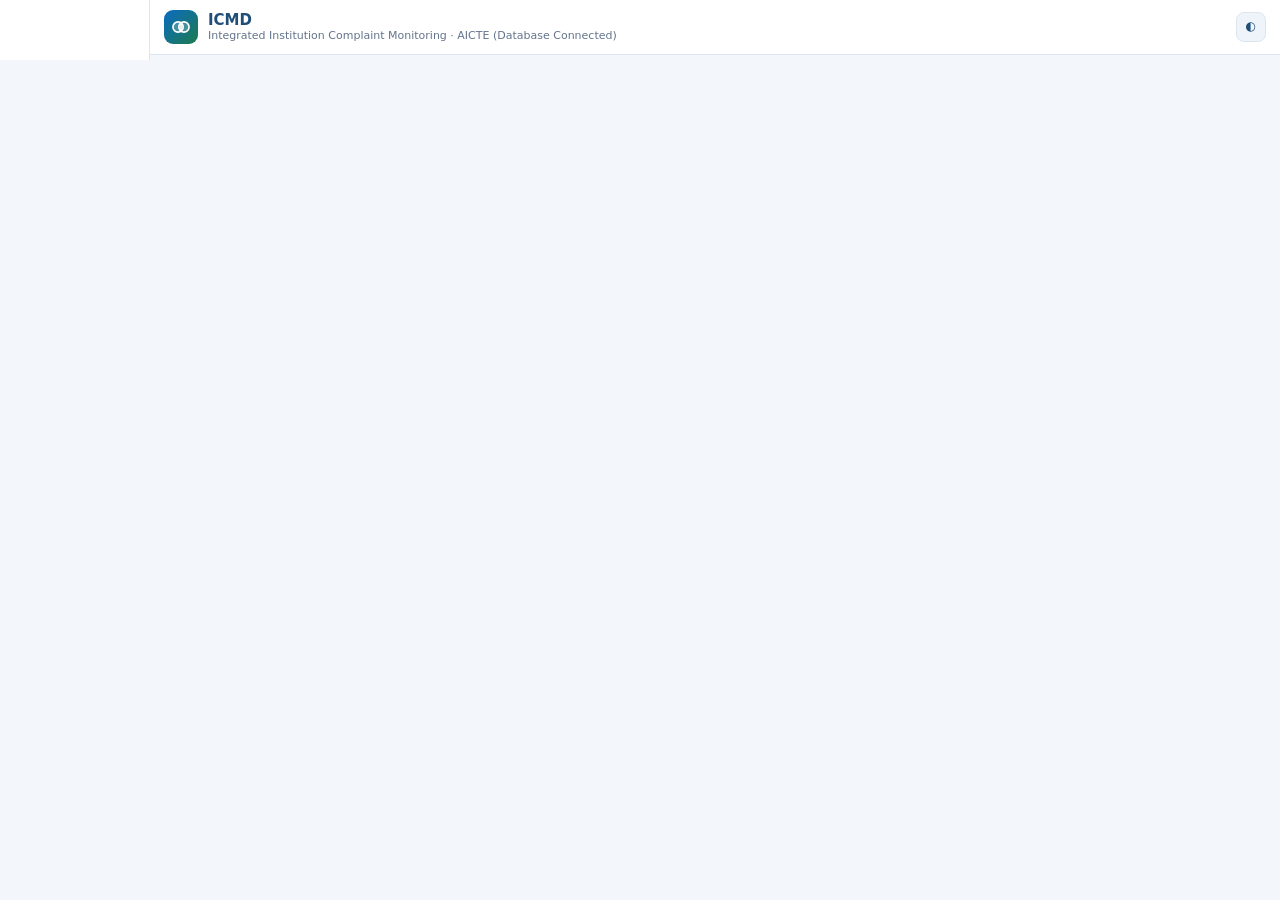
==== index.html @ cfc25229 "Add root index.html with static fallback for GitHub Pages hosting" ====
<!DOCTYPE html>
<html lang="en"><head><meta charset="utf-8"><title>ICMD – AICTE Complaint Monitoring Dashboard</title>
<meta name="viewport" content="width=device-width, initial-scale=1, viewport-fit=cover">
<style>
:root{--bg:#f3f6fa;--cd:#fff;--tx:#1f2937;--mu:#64748b;--bd:#dde6ee;--pri:#1f4e79;--pr2:#0b6bc1;--ok:#1e7b4f;--wn:#e8752a;--bad:#c0392b;--sf:#eef4fa;color-scheme:light;box-sizing:border-box;padding-top:env(safe-area-inset-top,0px);padding-bottom:env(safe-area-inset-bottom,0px)}
@media (prefers-color-scheme:dark){:root:not([data-theme="light"]){--bg:#0f1720;--cd:#18222e;--tx:#e5e7eb;--mu:#94a3b8;--bd:#2a3846;--pri:#7fb2e5;--pr2:#4aa3f0;--ok:#4cc38a;--wn:#f29a5c;--bad:#ef7b6d;--sf:#1d2936;color-scheme:dark}}
:root[data-theme="dark"]{--bg:#0f1720;--cd:#18222e;--tx:#e5e7eb;--mu:#94a3b8;--bd:#2a3846;--pri:#7fb2e5;--pr2:#4aa3f0;--ok:#4cc38a;--wn:#f29a5c;--bad:#ef7b6d;--sf:#1d2936;color-scheme:dark}
html{scroll-padding-top:env(safe-area-inset-top,0px)}
*{box-sizing:border-box}body{margin:0;background:var(--bg);color:var(--tx);font:14px/1.45 system-ui,-apple-system,Segoe UI,Roboto,sans-serif}
body::before{content:"";position:fixed;inset:0 0 auto;height:env(safe-area-inset-top,0px);background:var(--cd);z-index:30}
header{position:sticky;top:env(safe-area-inset-top,0px);z-index:20;background:var(--cd);border-bottom:1px solid var(--bd);display:flex;align-items:center;gap:10px;padding:10px 14px}
header h1{font-size:15px;margin:0;color:var(--pri);flex:1;line-height:1.2}header small{display:block;color:var(--mu);font-weight:400;font-size:11px}
button,select,input,textarea{font:inherit;color:var(--tx)}
.btn{background:var(--pr2);color:#fff;border:0;border-radius:8px;padding:8px 12px;cursor:pointer;font-weight:600}.btn.g{background:var(--sf);color:var(--pri);border:1px solid var(--bd)}.btn.s{padding:5px 9px;font-size:12px}.btn.o{background:var(--wn)}
nav{position:fixed;bottom:0;left:0;right:0;z-index:20;background:var(--cd);border-top:1px solid var(--bd);display:flex;padding-bottom:env(safe-area-inset-bottom,0px)}
nav button{flex:1;background:none;border:0;padding:8px 2px;font-size:11px;color:var(--mu);cursor:pointer;position:relative}nav button b{display:block;font-size:17px}nav button.on{color:var(--pr2);font-weight:700}
.dot{position:absolute;top:3px;right:18%;background:var(--bad);color:#fff;border-radius:9px;font-size:10px;padding:0 5px}
main{padding:12px 12px 80px;max-width:1200px;margin:auto}
.grid{display:grid;gap:10px}.k{grid-template-columns:repeat(2,1fr)}.two{grid-template-columns:1fr}
.card{background:var(--cd);border:1px solid var(--bd);border-radius:12px;padding:12px}.card h3{margin:0 0 8px;font-size:14px;color:var(--pri)}
.kpi{cursor:pointer;border-left:4px solid var(--pr2)}.kpi b{display:block;font-size:24px}.kpi span{color:var(--mu);font-size:12px}
.bar{display:flex;align-items:center;gap:8px;margin:6px 0;font-size:12px}.bar i{display:block;height:10px;border-radius:5px;background:var(--pr2)}.bar div{flex:1;background:var(--sf);border-radius:5px}.bar em{width:90px;font-style:normal}
.chip{display:inline-block;border-radius:10px;padding:1px 8px;font-size:11px;font-weight:600;background:var(--sf);color:var(--pri)}
.Pending{background:#fdecc8;color:#8a5a00}.Under{background:#dbeafe;color:#1e40af}.Disposed{background:#d6f1e3;color:#166534}.Transferred{background:#ede9fe;color:#5b21b6}.Escalated{background:#fde2e0;color:#991b1b}.Overdue{background:var(--bad);color:#fff}
.f{display:grid;grid-template-columns:1fr 1fr;gap:8px;margin-bottom:10px}.f input,.f select,.fm input,.fm select,.fm textarea{width:100%;padding:8px;border:1px solid var(--bd);border-radius:8px;background:var(--cd)}.f .w{grid-column:1/-1}
.case{cursor:pointer;margin-bottom:8px}.case:hover{border-color:var(--pr2)}.row{display:flex;justify-content:space-between;gap:8px;align-items:center;flex-wrap:wrap}.mu{color:var(--mu);font-size:12px}
table{width:100%;border-collapse:collapse;font-size:13px}th,td{text-align:left;padding:7px 6px;border-bottom:1px solid var(--bd)}th{color:var(--mu);font-size:12px}
.ov{border:1px solid var(--wn);background:color-mix(in srgb,var(--wn) 10%,var(--cd));border-radius:12px;padding:12px;margin-bottom:10px}.ov strong{color:var(--wn)}
.al{display:flex;gap:10px;padding:10px;border-bottom:1px solid var(--bd);cursor:pointer}.al b{font-size:18px}
.mod{position:fixed;inset:0;z-index:40;background:rgba(0,0,0,.5);display:flex;align-items:flex-end;justify-content:center}.sheet{background:var(--bg);width:100%;max-height:92%;overflow:auto;border-radius:16px 16px 0 0;padding:14px;padding-bottom:calc(14px + env(safe-area-inset-bottom,0px))}
.tl{border-left:2px solid var(--bd);margin-left:6px;padding-left:12px}.tl div{margin-bottom:10px;position:relative}.tl div::before{content:"";position:absolute;left:-18px;top:4px;width:10px;height:10px;border-radius:5px;background:var(--pr2)}
.tabs{display:flex;gap:6px;overflow-x:auto;margin-bottom:10px}.tabs .btn{white-space:nowrap}.wrap{overflow-x:auto}
#toast{position:fixed;left:50%;transform:translateX(-50%);bottom:calc(80px + env(safe-area-inset-bottom,0px));background:#111827;color:#fff;padding:9px 14px;border-radius:10px;z-index:60;display:none;max-width:90%}
.sug{padding:7px;border:1px solid var(--bd);border-radius:8px;margin-top:4px;cursor:pointer;background:var(--cd)}
@media(min-width:900px){nav{top:0;bottom:auto;right:auto;width:150px;flex-direction:column;padding-top:60px;border-top:0;border-right:1px solid var(--bd)}nav button{padding:12px;text-align:left;font-size:13px}nav button b{display:inline;margin-right:8px}.dot{right:10px;top:12px}main{margin-left:160px;padding-bottom:30px;max-width:none}header{padding-left:164px}.k{grid-template-columns:repeat(6,1fr)}.two{grid-template-columns:1fr 1fr}.f{grid-template-columns:repeat(4,1fr)}.f .w{grid-column:span 2}.mod{align-items:center}.sheet{max-width:640px;border-radius:16px}}
.lgp{position:fixed;inset:0;z-index:50;background:var(--cd);display:flex;flex-direction:column;overflow-y:auto;overflow-x:hidden}
.lgl{padding:20px 20px 14px;background:linear-gradient(160deg,color-mix(in srgb,var(--pr2) 16%,var(--bg)),color-mix(in srgb,var(--ok) 12%,var(--bg)));flex-shrink:0}
.lbr{display:flex;align-items:center;gap:12px}.lgo{width:46px;height:46px;border-radius:12px;background:linear-gradient(135deg,var(--pr2),var(--ok));display:grid;place-items:center;flex:none}.lbr h2{margin:0;font-size:26px}.lsub{color:var(--mu);margin:6px 0 10px 58px;font-size:14px}
.hl,.sihc{display:none}.lgr{padding:20px;flex:1;display:flex;flex-direction:column;justify-content:flex-start;overflow-y:auto}.lin{max-width:560px;width:100%;margin:0 auto}
.lin h2{margin:0 0 4px;font-size:26px;font-weight:800;color:var(--pri);display:block}
.lc{display:flex;align-items:center;gap:14px;padding:13px;border:1px solid var(--bd);border-radius:14px;background:var(--cd);margin-top:12px;cursor:pointer}.lc:hover{border-color:var(--ok)}.lc small{display:block;color:var(--mu)}.lt{width:44px;height:44px;border-radius:12px;display:grid;place-items:center;flex:none}.ar{margin-left:auto;color:var(--mu);display:flex}
.dv{display:flex;align-items:center;gap:10px;color:var(--mu);font-size:12px;margin:18px 0 4px}.dv::before,.dv::after{content:"";flex:1;height:1px;background:var(--bd)}
.lin label{display:block;font-weight:600;margin:12px 0 6px}.lin input{width:100%;padding:13px;border:1px solid var(--bd);border-radius:10px;background:var(--bg);font-size:15px}.pw{position:relative}.pw button{position:absolute;right:8px;top:50%;transform:translateY(-50%);background:none;border:0;cursor:pointer;color:var(--mu);padding:6px;display:flex}
.lin .go{width:100%;margin-top:18px;padding:13px;background:var(--ok);display:flex;justify-content:center;align-items:center;gap:8px;font-size:15px}
@media(min-width:900px){.lgp{flex-direction:row;overflow:hidden}.lgl{width:40%;max-width:480px;padding:44px 40px;display:flex;flex-direction:column;overflow-y:auto;flex-shrink:0}.lsub{margin-bottom:0}.hl{display:block;margin-top:60px}.hl h3{font-size:20px;margin:0 0 12px}.hl ul{padding:0;margin:0}.hl li{display:flex;gap:12px;margin:12px 0;font-size:15px;list-style:none}.hl li::before{content:"";flex:none;width:8px;height:8px;border-radius:50%;background:var(--ok);margin-top:7px}.sihc{display:block;margin-top:auto;border:1px solid var(--bd);border-radius:14px;padding:14px;background:color-mix(in srgb,var(--cd) 70%,transparent);color:var(--mu);font-size:12px}.lgr{width:60%;display:flex;flex-direction:column;justify-content:flex-start;overflow-y:auto;padding:36px 40px}.lin{margin:auto auto}}
</style></head><body>
<header><span class="lgo" style="width:34px;height:34px;border-radius:9px"><svg width="22" height="22" viewBox="0 0 24 24" fill="none" stroke="#fff" stroke-width="1.8"><circle cx="8.8" cy="12" r="5.6" fill="#fff" fill-opacity=".22"/><circle cx="15.2" cy="12" r="5.6" fill="#fff" fill-opacity=".22"/><path d="M12 8.9v6.2" stroke-linecap="round"/></svg></span><h1>ICMD <small>Integrated Institution Complaint Monitoring · AICTE (Database Connected)</small></h1><span id="us" class="mu" style="text-align:right;font-size:11px;line-height:1.25"></span><button class="btn g s" data-a="theme">◐</button><button class="btn" data-a="new" style="display:none">+ New</button><button class="btn g s" data-a="out" style="display:none">Logout</button></header>
<nav id="nav"></nav><main id="app"></main><div id="toast"></div><div id="md"></div>
<script>
// --- ICMD Full-Stack Client - Fully Wired to FastAPI Backend & Database ---
const D=864e5,NOW=new Date();NOW.setHours(12,0,0,0);const $=s=>document.querySelector(s);
const esc=s=>String(s||"").replace(/[&<>"]/g,c=>({"&":"&amp;","<":"&lt;",">":"&gt;",'"':"&quot;"}[c]));
const fd=t=>new Date(t).toLocaleDateString("en-IN",{day:"2-digit",month:"short",year:"numeric"});
const BU=["RB","PGRC","Approval Bureau","Quality Cell"],CATS=["Fee irregularity","Faculty shortage","Infrastructure deficit","Admission malpractice","Approval lapse","Student harassment"],ST=["Pending","Under Process","Disposed","Transferred","Escalated"],SLA=30;

// --- Seed Data Fallback (Enables instant 1-click GitHub Pages static hosting) ---
const I_SEED=[["1-4602131","Government College of Engineering, Pune","Pune","West"],["1-5521904","Sri Venkateswara Institute of Technology","Tirupati","South"],["1-3310877","Eastern Institute of Management & Technology","Kolkata","East"],["1-2204561","National Polytechnic Institute","Lucknow","North"],["1-6670142","Central India College of Pharmacy","Bhopal","Central"],["1-7781230","Coastal Institute of Engineering","Kochi","South"],["1-1198340","Northern Technical University","Chandigarh","North"],["1-8842019","Sahyadri School of Architecture","Nashik","West"]].map(a=>({id:a[0],name:a[1],city:a[2],region:a[3]}));
const R_SEED=[[0,0,"PGRC","Under Process",18,4,"R. Deshmukh","Fee records requested","Review reply"],[0,0,"RB","Pending",9,9,"S. Iyer","Case registered","Issue show-cause"],[1,1,"RB","Under Process",41,6,"A. Menon","Show-cause issued","Hearing"],[1,2,"Approval Bureau","Pending",12,12,"K. Rao","Inspection planned","Site visit"],[2,3,"PGRC","Escalated",36,3,"P. Sen","Escalated to Dean","Decision"],[2,4,"RB","Under Process",24,5,"M. Das","Document check","Verify affiliation"],[3,5,"PGRC","Under Process",15,2,"N. Verma","Statement taken","Committee review"],[3,1,"Quality Cell","Pending",8,8,"T. Singh","Registered","Assign officer"],[4,0,"RB","Disposed",50,10,"V. Joshi","Warning issued","Closed"],[4,3,"PGRC","Transferred",22,7,"L. Khan","Moved to RB","RB to examine"],[4,3,"RB","Under Process",20,6,"V. Joshi","Received from PGRC","Notice"],[5,2,"Approval Bureau","Pending",33,20,"J. Thomas","Awaiting inspection","Inspection"],[5,0,"PGRC","Under Process",11,3,"D. Nair","Reply sought","Verify"],[6,1,"RB","Disposed",60,15,"H. Kaur","Compliance accepted","Closed"],[6,4,"PGRC","Pending",5,5,"G. Malik","Registered","Assign"],[7,2,"RB","Under Process",27,4,"C. Patil","Inspection report","Order"],[7,5,"PGRC","Pending",3,3,"R. Deshmukh","Registered","Assign"],[2,0,"Quality Cell","Under Process",19,3,"B. Roy","Audit started","Findings"],[1,1,"PGRC","Disposed",45,12,"A. Rao","Resolved","Closed"],[3,2,"RB","Transferred",14,6,"S. Iyer","Sent to Approval Bureau","Approval Bureau action"]];
let I=I_SEED;
let ALL=R_SEED.map((r,i)=>{const rc=NOW-r[4]*D,la=NOW-r[5]*D;return{id:"CMP-2026-"+String(101+i).padStart(4,"0"),inst_id:I[r[0]].id,name:I[r[0]].name,city:I[r[0]].city,region:I[r[0]].region,cat:CATS[r[1]],bu:r[2],st:r[3],rc,la,off:r[6],last:r[7],next:r[8],due:rc+SLA*D,linked:null}});
let C=ALL,OVERLAPS=[],U=null;
// Session restore from browser storage
try { const saved = localStorage.getItem("aicte_icmd_user"); if(saved) U=JSON.parse(saved); } catch(e){}

const ACC=[{e:"rb@aicte.gov.in",n:"A. Menon",r:"RB Officer",k:"rb",bu:"RB"},{e:"pgrc@aicte.gov.in",n:"R. Deshmukh",r:"PGRC Officer",k:"pg",bu:"PGRC"},{e:"approval@aicte.gov.in",n:"K. Rao",r:"Other Bureau/Cell Officer (Approval Bureau)",k:"ab",bu:"Approval Bureau"},{e:"south@aicte.gov.in",n:"J. Thomas",r:"Regional Office – South",k:"ro",rg:"South"},{e:"chairman@aicte.gov.in",n:"Dr. S. Kumar",r:"Senior Management / Competent Authority (view only)",k:"mg"}];

const canAct=c=>U.k==="ad"||(U.k==="ro"&&c.region===U.rg)||(!!U.bu&&c.bu===U.bu);
let S={v:"dash",f:{q:"",bu:"",rg:"",cat:"",st:"",a:"",b:""},rep:"Bureau",sel:null,ai:"all"};
const open=c=>c.st!=="Disposed",age=c=>Math.floor((NOW-c.rc)/D),over=c=>open(c)&&NOW>c.due,soon=c=>open(c)&&!over(c)&&c.due-NOW<=7*D;
const sc=c=>c.st==="Under Process"?"Under":c.st;

function toast(t){const e=$("#toast");e.textContent=t;e.style.display="block";clearTimeout(toast.t);toast.t=setTimeout(()=>e.style.display="none",2600)}

// --- API Syncing Functions (Real Database Persistence) ---
async function syncFromBackend() {
  try {
    const [instRes, casesRes, ovRes] = await Promise.all([
      fetch('/api/institutions').then(r=>r.json()),
      fetch('/api/cases').then(r=>r.json()),
      fetch('/api/overlaps').then(r=>r.json())
    ]);

    I = instRes.map(x => ({ id: x.aicte_id, name: x.name, city: x.city, region: x.region }));
    
    ALL = casesRes.map(r => ({
      id: r.id,
      inst_id: r.institution_id,
      name: r.institution_name,
      city: r.city,
      region: r.region,
      cat: r.category,
      bu: r.bureau,
      st: r.status,
      rc: r.received_at,
      la: r.last_action_at,
      off: r.officer,
      last: r.last_action,
      next: r.next_action,
      due: r.due_at,
      linked: r.linked_lead
    }));

    OVERLAPS = ovRes;
    C = (U && U.rg) ? ALL.filter(c => c.region === U.rg) : ALL;
    render();
  } catch(err) {
    console.error("Backend sync error:", err);
  }
}

function overlaps(){
  const o = [];
  I.forEach((n, idx) => {
    const cs = C.filter(c => c.inst_id === n.id && open(c));
    const bs = [...new Set(cs.map(c => c.bu))];
    if(bs.length > 1) {
      const same = CATS.some(k => cs.filter(c => c.cat === k).length > 1);
      o.push({ i: idx, cs, bs, lv: same ? "High" : "Medium", linked: cs.every(c => c.linked) });
    }
  });
  return o;
}

function filt(){
  const f=S.f, q=f.q.toLowerCase();
  return C.filter(c => {
    return (!q || (c.name + c.inst_id + c.id).toLowerCase().includes(q))
      && (!f.bu || c.bu === f.bu)
      && (!f.rg || c.region === f.rg)
      && (!f.cat || c.cat === f.cat)
      && (!f.st || (f.st === "Overdue" ? over(c) : f.st === "Open" ? open(c) : c.st === f.st))
      && (!f.a || c.rc >= new Date(f.a).getTime())
      && (!f.b || c.rc <= new Date(f.b).getTime() + D);
  }).sort((a,b) => b.rc - a.rc);
}

function alerts(){
  const a=[];
  overlaps().forEach(o=>a.push({k:"Overlap",ic:"⚠",t:`Potential Overlapping Cases – ${I[o.i].name}`,s:`Handled by ${o.bs.join(" & ")}. Coordination required.`,go:["ov"]}));
  C.forEach(c=>{
    if(over(c)) a.push({k:"SLA",ic:"⏰",t:`${c.id} is ${age(c)-SLA} days beyond timeline`,s:`${c.name} · ${c.bu}`,go:["c",c.id]});
    else if(soon(c)) a.push({k:"Reminder",ic:"🔔",t:`${c.id} due in ${Math.ceil((c.due-NOW)/D)} days`,s:`${c.name} · ${c.bu}`,go:["c",c.id]});
    if(c.st==="Escalated") a.push({k:"Escalation",ic:"⬆",t:`${c.id} escalated`,s:`${c.name} · ${c.bu}`,go:["c",c.id]});
  });
  return a;
}

const stat=c=>`<span class="chip ${sc(c)}">${c.st}</span>`;
function kp(l,n,f,col){return`<div class="card kpi" data-a="kpi" data-v="${f}" style="border-left-color:${col}"><b>${n}</b><span>${l}</span></div>`}
function bars(rows,max,col){return rows.map(r=>`<div class="bar"><em>${esc(r[0])}</em><div><i style="width:${max?r[1]/max*100:0}%;background:${col||"var(--pr2)"}"></i></div><b>${r[1]}</b></div>`).join("")}

function vDash(){
  const t=C.length,pe=C.filter(c=>c.st==="Pending").length,up=C.filter(c=>c.st==="Under Process").length,di=C.filter(c=>c.st==="Disposed").length,tr=C.filter(c=>c.st==="Transferred").length,ov=C.filter(over).length,ol=overlaps().filter(o=>!o.linked);
  const col=["#e0a020","#0b6bc1","#1e7b4f","#7c3aed","#c0392b"],cn=ST.map(s=>C.filter(c=>c.st===s).length);let a=0;const cg=cn.map((n,i)=>{const s=a;a+=n/t*100;return`${col[i]} ${s}% ${a}%`}).join(",");
  const bw=BU.map(b=>[b,C.filter(c=>c.bu===b&&open(c)).length]),iw=I.map((n)=>[n.name.split(" ").slice(0,2).join(" "),C.filter(c=>c.inst_id===n.id&&open(c)).length]).sort((a,b)=>b[1]-a[1]).slice(0,5);
  return`${ol.length?`<div class="ov"><strong>⚠ Potential Overlapping Cases – Coordination Required</strong><div class="mu">${ol.length} institution(s) are being handled by more than one Bureau/Cell in database.</div><button class="btn o s" data-a="go" data-v="ov" style="margin-top:6px">Review overlaps</button></div>`:""}
  <div class="grid k">${kp("Total received",t,"","#1f4e79")+kp("Pending",pe,"Pending","#e0a020")+kp("Under process",up,"Under Process","#0b6bc1")+kp("Disposed",di,"Disposed","#1e7b4f")+kp("Transferred",tr,"Transferred","#7c3aed")+kp("Beyond timeline",ov,"Overdue","#c0392b")}</div>
  <div class="grid two" style="margin-top:10px"><div class="card"><h3>Status distribution</h3><div class="row" style="justify-content:flex-start;gap:16px"><div style="width:110px;height:110px;border-radius:50%;background:conic-gradient(${cg});flex:none;-webkit-mask:radial-gradient(circle 32px,transparent 98%,#000);mask:radial-gradient(circle 32px,transparent 98%,#000)"></div><div>${ST.map((s,i)=>`<div class="mu"><span style="color:${col[i]}">●</span> ${s}: <b>${cn[i]}</b></div>`).join("")}<div class="mu">Disposal rate: <b>${Math.round(di/t*100)}%</b></div></div></div></div>
  <div class="card"><h3>Bureau/Cell workload (open cases)</h3>${bars(bw,Math.max(...bw.map(x=>x[1])))}</div>
  <div class="card"><h3>Institution-wise open cases</h3>${bars(iw,Math.max(...iw.map(x=>x[1])),"var(--wn)")}</div>
  <div class="card"><h3>Latest alerts</h3>${alerts().slice(0,4).map(al=>`<div class="al" data-a="al" data-v="${al.go.join("|")}"><b>${al.ic}</b><div>${esc(al.t)}<div class="mu">${esc(al.s)}</div></div></div>`).join("")}<button class="btn g s" data-a="go" data-v="al" style="margin-top:8px">All alerts</button></div></div>`;
}

function vCases(){
  const f=S.f,L=filt(),o=(a,k)=>a.map(x=>`<option ${f[k]===x?"selected":""}>${x}</option>`).join("");
  return`<div class="f"><input class="w" id="q" placeholder="Search institution, AICTE ID or case ID" value="${esc(f.q)}"><select data-f="bu"><option value="">All Bureaus/Cells</option>${o(BU,"bu")}</select><select data-f="rg"><option value="">All regions</option>${o(["North","South","East","West","Central"],"rg")}</select><select data-f="cat"><option value="">All categories</option>${o(CATS,"cat")}</select><select data-f="st"><option value="">All statuses</option>${o(["Open",...ST,"Overdue"],"st")}</select><input type="date" data-f="a" value="${f.a}" aria-label="From"><input type="date" data-f="b" value="${f.b}" aria-label="To"></div>
  <div class="row mu" style="margin-bottom:8px"><span>${L.length} of ${C.length} cases (Saved in PostgreSQL/SQLite)</span><button class="btn g s" data-a="clr">Clear filters</button></div>
  ${L.map(c=>`<div class="card case" data-a="case" data-v="${c.id}"><div class="row"><b>${c.id}</b><span>${stat(c)}${over(c)?' <span class="chip Overdue">Overdue</span>':""}</span></div><div>${esc(c.name)}</div><div class="mu">${c.cat} · ${c.bu} · ${esc(c.off)}</div><div class="mu">Received ${fd(c.rc)} · Due ${fd(c.due)} · Next: ${esc(c.next)}</div></div>`).join("")||'<div class="card mu">No cases match these filters.</div>'}`;
}

function vInst(){
  return`<div class="grid two">${I.map((n,i)=>{const cs=C.filter(c=>c.inst_id===n.id),op=cs.filter(open),bs=[...new Set(op.map(c=>c.bu))];return`<div class="card case" data-a="inst" data-v="${i}"><div class="row"><b>${esc(n.name)}</b>${bs.length>1?'<span class="chip Escalated">Overlap</span>':""}</div><div class="mu">AICTE ID ${n.id} · ${n.city} · ${n.region}</div><div style="margin-top:6px">${cs.length} cases · ${op.length} open${bs.length?" · "+bs.join(", "):""}</div></div>`}).join("")}</div>`;
}

function vOver(){
  const O=overlaps();
  return(O.length?O.map(o=>`<div class="ov"><strong>⚠ Potential Overlapping Cases – Coordination Required</strong><div><b>${esc(I[o.i].name)}</b> <span class="chip">${o.lv} match</span></div><div class="mu">${o.lv==="High"?"Same complaint category handled by different Bureaus/Cells.":"Different complaints on the same institution handled by different Bureaus/Cells."}</div>${o.cs.map(c=>`<div class="row" style="padding:5px 0;border-top:1px solid var(--bd)"><span><a href="#" data-a="case" data-v="${c.id}">${c.id}</a> · ${c.bu} · ${c.cat}</span>${stat(c)}</div>`).join("")}${o.linked?`<div class="chip Disposed" style="margin-top:6px">Linked & coordinated${o.cs[0].linked?" · lead: "+o.cs[0].linked:""}</div>`:`<div class="row" style="margin-top:8px"><select id="lead${o.i}">${o.bs.map(b=>`<option>${b}</option>`).join("")}</select><button class="btn s" data-a="link" data-v="${o.i}">Link cases & set lead</button></div>`}</div>`).join(""):'<div class="card mu">No overlapping cases detected.</div>');
}

function vAl(){
  const A=alerts(),ks=["all","Overlap","SLA","Reminder","Escalation"],L=A.filter(a=>S.ai==="all"||a.k===S.ai);
  return`<div class="tabs">${ks.map(k=>`<button class="btn ${S.ai===k?"":"g"} s" data-a="ai" data-v="${k}">${k==="all"?"All":k} (${k==="all"?A.length:A.filter(a=>a.k===k).length})</button>`).join("")}</div><div class="card" style="padding:0">${L.map(a=>`<div class="al" data-a="al" data-v="${a.go.join("|")}"><b>${a.ic}</b><div>${esc(a.t)}<div class="mu">${esc(a.s)}</div></div></div>`).join("")||'<div class="mu" style="padding:12px">No alerts.</div>'}</div>`;
}

function repRows(){
  const k=S.rep,g={Bureau:c=>c.bu,Region:c=>c.region,Institution:c=>c.name,Status:c=>c.st,Category:c=>c.cat,Month:c=>new Date(c.rc).toLocaleDateString("en-IN",{month:"short",year:"numeric"})}[k],m={};
  C.forEach(c=>{const x=g(c);(m[x]=m[x]||[]).push(c)});
  return Object.entries(m).map(([n,cs])=>[n,cs.length,cs.filter(open).length,cs.filter(c=>!open(c)).length,cs.filter(over).length,Math.round(cs.filter(c=>!open(c)).length/cs.length*100)+"%"]);
}

function vRep(){
  const R=repRows(),op=C.filter(open),ab=[["0–15 days",op.filter(c=>age(c)<=15).length],["16–30 days",op.filter(c=>age(c)>15&&age(c)<=30).length],["31–60 days",op.filter(c=>age(c)>30&&age(c)<=60).length],["60+ days",op.filter(c=>age(c)>60).length]];
  return`<div class="tabs">${["Bureau","Region","Institution","Status","Category","Month"].map(k=>`<button class="btn ${S.rep===k?"":"g"} s" data-a="rep" data-v="${k}">${k}-wise</button>`).join("")}</div><div class="card wrap"><div class="row"><h3>${S.rep}-wise report (Database Aggregated)</h3><button class="btn g s" data-a="csv">Copy CSV</button></div><table><tr><th>${S.rep}</th><th>Total</th><th>Open</th><th>Disposed</th><th>Overdue</th><th>Disposal rate</th></tr>${R.map(r=>`<tr>${r.map((x,i)=>`<td>${i?x:esc(x)}</td>`).join("")}</tr>`).join("")}</table></div>
  <div class="grid two" style="margin-top:10px"><div class="card"><h3>Pending case ageing</h3>${bars(ab,Math.max(1,...ab.map(x=>x[1])),"var(--wn)")}</div><div class="card"><h3>Overlapping / duplicate cases</h3><div style="font-size:24px;font-weight:700">${overlaps().length}</div><div class="mu">institutions with cases in multiple Bureaus/Cells</div></div></div>`;
}

const V={dash:vDash,cases:vCases,inst:vInst,ov:vOver,al:vAl,rep:vRep},NV=[["dash","▦","Home"],["cases","☰","Cases"],["inst","🏛","Institutions"],["ov","⚠","Overlaps"],["rep","▤","Reports"],["al","🔔","Alerts"]];
const SV=(d,c,w)=>`<svg width="${w||22}" height="${w||22}" viewBox="0 0 24 24" fill="none" stroke="${c}" stroke-width="2" stroke-linecap="round" stroke-linejoin="round">${d}</svg>`;
const IP={scale:'<path d="M12 3v18M5 7h14M5 7l-3 7a3.5 3.5 0 0 0 6 0L5 7zm14 0l-3 7a3.5 3.5 0 0 0 6 0l-3-7zM8 21h8"/>',clip:'<rect x="6" y="4" width="12" height="17" rx="2"/><path d="M9 4h6v3H9zM9 14l2 2 4-4"/>',cog:'<circle cx="12" cy="12" r="3"/><path d="M12 2v3M12 19v3M2 12h3M19 12h3M4.9 4.9L7 7M17 17l2.1 2.1M4.9 19.1L7 17M17 7l2.1-2.1"/>',pin:'<path d="M12 21s7-6.2 7-11a7 7 0 0 0-14 0c0 4.8 7 11 7 11z"/><circle cx="12" cy="10" r="2.5"/>',bld:'<path d="M3 21h18M5 21V9l7-5 7 5v12M9 21v-6h6v6"/>',arr:'<path d="M5 12h14M13 6l6 6-6 6"/>',eye:'<path d="M2 12s4-7 10-7 10 7 10 7-4 7-10 7S2 12 2 12z"/><circle cx="12" cy="12" r="3"/>',inn:'<path d="M15 3h4a2 2 0 0 1 2 2v14a2 2 0 0 1-2 2h-4M10 17l5-5-5-5M15 12H3"/>'};
const LG=w=>`<svg width="${w}" height="${w}" viewBox="0 0 24 24" fill="none" stroke="#fff" stroke-width="1.8"><circle cx="8.8" cy="12" r="5.6" fill="#fff" fill-opacity=".22"/><circle cx="15.2" cy="12" r="5.6" fill="#fff" fill-opacity=".22"/><path d="M12 8.9v6.2" stroke-linecap="round"/></svg>`;
const RI={rb:["scale","#1e7b4f"],pg:["clip","#0b6bc1"],ab:["cog","#7c3aed"],ro:["pin","#e8752a"],mg:["bld","#0f766e"]};

function login(){
  $("#nav").innerHTML="";$("#us").innerHTML="";document.querySelectorAll("[data-a=new],[data-a=out]").forEach(b=>b.style.display="none");
  $("#app").innerHTML=`<div class="lgp"><div class="lgl"><div class="lbr"><span class="lgo">${LG(30)}</span><h2>ICMD</h2></div><div class="lsub">Integrated Institution Complaint Monitoring Dashboard</div>
  <div class="hl"><h3>Platform Highlights</h3><ul><li>Single-window view backed by PostgreSQL / FastAPI</li><li>Automated cross-bureau overlap detection</li><li>Role-based access (RBAC) & tamper-evident audit history</li><li>Statutory Citizen Charter SLA countdown & reminders</li><li>Multi-device responsive: interactive on phone and laptop</li></ul></div>
  <div class="sihc">SIH2026 – Problem Statement 26264<br>Integrated Dashboard for Monitoring and Tracking Institution-Related Complaint Cases Across AICTE Bureaus/Cells</div></div>
  <div class="lgr"><div class="lin"><div style="display:flex;align-items:center;gap:10px;margin-bottom:6px"><span style="width:4px;height:26px;border-radius:2px;background:var(--ok)"></span><h2 style="margin:0;font-size:26px;font-weight:800;color:var(--pri)">Sign in to ICMD</h2><span class="chip" style="background:#eff6ff;color:var(--pr2);font-weight:800">Official Portal</span></div><div class="mu" style="font-size:14px;margin-bottom:14px">Select an official account or enter credentials (authenticated securely via backend API)</div>
  ${ACC.map((u,i)=>{const r=RI[u.k];return`<div class="lc" data-a="demo" data-v="${i}"><span class="lt" style="background:color-mix(in srgb,${r[1]} 16%,var(--cd))">${SV(IP[r[0]],r[1])}</span><span><b>${u.r}</b><small>${u.e}</small></span><span class="ar">${SV(IP.arr,"currentColor",18)}</span></div>`}).join("")}
  <div class="dv">or enter credentials</div><label for="le">Official Email Address</label><input id="le" type="email" placeholder="name@aicte.gov.in" autocomplete="username"><label for="lp">Password</label><div class="pw"><input id="lp" type="password" placeholder="Password" autocomplete="current-password"><button data-a="eye" aria-label="Show password">${SV(IP.eye,"currentColor",20)}</button></div>
  <button class="btn go" data-a="lg">${SV(IP.inn,"#fff",18)} Sign In</button><div class="mu" style="text-align:center;margin-top:14px;font-size:12px">Access is limited to authorized AICTE officials (@aicte.gov.in). Default password: icmd@123</div></div></div></div>`;
}

function render(){
  if(!U) return login();
  C = U.rg ? ALL.filter(c => c.region === U.rg) : ALL;
  $("#us").innerHTML=`<b>${esc(U.n)}</b><br>${esc(U.r)}`;
  document.querySelector("[data-a=out]").style.display="";
  document.querySelector("[data-a=new]").style.display=U.k==="mg"?"none":"";
  $("#nav").innerHTML=NV.map(n=>`<button class="${S.v===n[0]?"on":""}" data-a="go" data-v="${n[0]}"><b>${n[1]}</b>${n[2]}${n[0]==="ov"&&overlaps().filter(o=>!o.linked).length?`<span class="dot">${overlaps().filter(o=>!o.linked).length}</span>`:""}</button>`).join("");
  $("#app").innerHTML=V[S.v]();
}

function modal(h){$("#md").innerHTML=h?`<div class="mod" data-a="x"><div class="sheet" data-in="1">${h}</div></div>`:""}

async function detail(id){
  try {
    const c = await fetch(`/api/cases/${id}`).then(r=>r.json());
    const rel = c.related_cross_bureau || [];
    modal(`<div class="row"><h3 style="margin:0;color:var(--pri)">${c.id}</h3><button class="btn g s" data-a="x">Close</button></div>
    <div><b>${esc(c.institution_name)}</b></div>
    <div class="mu">AICTE ID ${c.institution_id} · ${c.city}, ${c.region}</div>
    <div style="margin:8px 0">${stat({st: c.status})}${c.is_overdue?' <span class="chip Overdue">Beyond timeline</span>':""} <span class="chip">${c.bureau}</span> <span class="chip">${c.category}</span></div>
    <div class="mu">Officer: ${esc(c.officer)} · Received ${fd(c.received_at)} · Expected disposal ${fd(c.due_at)}</div>
    <div class="mu">Last action: ${esc(c.last_action)} (${fd(c.last_action_at)}) · Next: ${esc(c.next_action)}</div>
    ${rel.length?`<div class="ov" style="margin-top:8px"><strong>⚠ Potential Overlapping Cases – Coordination Required</strong>${rel.map(r=>`<div class="mu">${r.id} with ${r.bureau} (${r.category})</div>`).join("")}</div>`:""}
    ${c.is_open && (canAct(c)||U.k==="mg")?`<div class="fm grid" style="margin:10px 0"><input id="rm" placeholder="Add remark / direction (Saved to Database)"><div class="row"><button class="btn s" data-a="rem" data-v="${id}">Add remark</button>${canAct(c)?`<select id="tb">${BU.filter(b=>b!==c.bureau).map(b=>`<option>${b}</option>`).join("")}</select><button class="btn g s" data-a="tr" data-v="${id}">Transfer</button>`:""}<button class="btn g s" data-a="esc" data-v="${id}">Escalate</button>${canAct(c)?`<button class="btn s" style="background:var(--ok)" data-a="dis" data-v="${id}">Dispose</button>`:""}</div></div>`:c.is_open?`<div class="mu" style="margin:8px 0">View only: this case is handled by ${c.bureau}. Use overlap linking to coordinate.</div>`:""}
    <h3>Workflow & action history (Database Audit Trail)</h3>
    <div class="tl">${(c.history||[]).map(e=>`<div><b>${esc(e.action_text)}</b><div class="mu">${esc(e.by_user)} · ${new Date(e.timestamp).toLocaleString("en-IN",{day:"2-digit",month:"short",hour:"2-digit",minute:"2-digit"})}</div></div>`).join("")}</div>`);
  } catch(e) {
    console.error(e);
    toast("Failed to load case detail from server");
  }
}

function instD(i){
  const n=I[i], cs=C.filter(c=>c.inst_id===n.id).sort((a,b)=>b.rc-a.rc);
  modal(`<div class="row"><h3 style="margin:0;color:var(--pri)">Institution profile</h3><button class="btn g s" data-a="x">Close</button></div><b>${esc(n.name)}</b><div class="mu">AICTE Permanent ID ${n.id} · ${n.city} · ${n.region} region</div><h3 style="margin-top:10px">Consolidated complaint history (${cs.length})</h3>${cs.map(c=>`<div class="card case" data-a="case" data-v="${c.id}"><div class="row"><b>${c.id}</b>${stat(c)}</div><div class="mu">${c.cat} · ${c.bu} · ${fd(c.rc)}</div></div>`).join("")}`);
}

function sim(a,b){
  const t=s=>new Set(s.toLowerCase().replace(/[^a-z0-9 ]/g," ").split(/\s+/).filter(w=>w.length>2&&!["the","and","college","institute","govt","government"].includes(w)));
  const A=t(a),B=t(b);if(!A.size||!B.size)return 0;let n=0;
  A.forEach(w=>{if([...B].some(x=>x===w||x.startsWith(w)||w.startsWith(x)))n++});
  return n/Math.max(A.size,1);
}

function newF(){
  modal(`<div class="row"><h3 style="margin:0;color:var(--pri)">Register new complaint (Saves to DB)</h3><button class="btn g s" data-a="x">Close</button></div>
  <div class="fm grid" style="margin-top:8px">
    <input id="ni" placeholder="Institution name or AICTE ID (fuzzy match)" autocomplete="off">
    <div id="sg"></div>
    <select id="nc">${CATS.map(c=>`<option>${c}</option>`).join("")}</select>
    <select id="nb">${BU.map(b=>`<option ${U.bu===b?"selected":""}>${b}</option>`).join("")}</select>
    <textarea id="nd" rows="3" placeholder="Describe the complaint particulars"></textarea>
    <button class="btn" data-a="sub">Submit & check overlaps</button>
  </div>`);
}

function csv(){
  const r=[["Group","Total","Open","Disposed","Overdue","Disposal rate"],...repRows()].map(x=>x.map(v=>`"${v}"`).join(",")).join("\n");
  try{navigator.clipboard.writeText(r).then(()=>toast("CSV copied to clipboard"),()=>toast("Copy blocked by browser"))}catch(e){toast("Copy not available here")}
}

function go(v){S.v=v;modal("");render();scrollTo(0,0)}

let pick=null;
document.addEventListener("click", async e => {
  const t=e.target.closest("[data-a]");
  if(!t)return;
  const a=t.dataset.a, v=t.dataset.v;
  if(a==="x"){if(e.target.closest("[data-in]")&&t.classList.contains("mod"))return;modal("");return}
  if(t.tagName==="A")e.preventDefault();

  if(a==="out"){
    U=null;
    localStorage.removeItem("aicte_icmd_user");
    S.v="dash";modal("");render();toast("Signed out");
  } else if(a==="demo"){
    const u=ACC[+v];
    $("#le").value=u.e;
    $("#lp").value="icmd@123";
  } else if(a==="eye"){
    const q=$("#lp");q.type=q.type==="password"?"text":"password";
  } else if(a==="lg"){
    const em=$("#le").value.trim().toLowerCase();
    const pw=$("#lp").value;
    try {
      const res = await fetch('/api/auth/login', {
        method: 'POST',
        headers: {'Content-Type': 'application/json'},
        body: JSON.stringify({ email: em, password: pw })
      });
      if (res.ok) {
        const data = await res.json();
        U = {
          e: data.user.email,
          n: data.user.name,
          r: data.user.role,
          k: data.user.role_key,
          bu: data.user.bureau,
          rg: data.user.region
        };
        localStorage.setItem("aicte_icmd_user", JSON.stringify(U));
        S.v="dash";
        await syncFromBackend();
        toast("Authenticated securely via Backend API");
        return;
      }
    } catch(err) {
      // Offline / GitHub Pages static fallback
    }

    // Static fallback (for GitHub Pages hosting)
    const u = ACC.find(x => x.e === em);
    if (!u || pw !== "icmd@123") return toast("Invalid email or password");
    U = u;
    localStorage.setItem("aicte_icmd_user", JSON.stringify(U));
    S.v="dash";
    render();
    scrollTo(0,0);
    toast("Signed in as " + u.r);
    }
  } else if(a==="go") {
    go(v);
  } else if(a==="theme"){
    const r=document.documentElement;
    r.dataset.theme=(r.dataset.theme||(matchMedia("(prefers-color-scheme:dark)").matches?"dark":"light"))==="dark"?"light":"dark";
  } else if(a==="kpi"){
    S.f={q:"",bu:"",rg:"",cat:"",st:v,a:"",b:""};go("cases");
  } else if(a==="clr"){
    S.f={q:"",bu:"",rg:"",cat:"",st:"",a:"",b:""};render();
  } else if(a==="case") {
    detail(v);
  } else if(a==="inst") {
    instD(+v);
  } else if(a==="al"){
    const p=v.split("|");p[0]==="c"?detail(p[1]):go("ov");
  } else if(a==="ai"){
    S.ai=v;render();
  } else if(a==="rep"){
    S.rep=v;render();
  } else if(a==="csv") {
    csv();
  } else if(a==="new"){
    pick=null;newF();
  } else if(a==="link"){
    const i=+v;
    const o=overlaps().find(x=>x.i===i);
    const l=$("#lead"+i).value;
    try {
      await fetch('/api/overlaps/link', {
        method: 'POST',
        headers: {'Content-Type': 'application/json'},
        body: JSON.stringify({ institution_id: I[i].id, lead_bureau: l, officer_name: U.n })
      });
      toast("Saved to Database: Cases linked across bureaus. Lead: "+l);
      await syncFromBackend();
    } catch(err) {
      toast("Error linking cases");
    }
  } else if(a==="rem"){
    const r=$("#rm").value.trim();
    if(!r)return toast("Type a remark first");
    try {
      await fetch(`/api/cases/${v}/remark`, {
        method: 'POST',
        headers: {'Content-Type': 'application/json'},
        body: JSON.stringify({ remark: r, officer_name: U.n, bureau: U.bu })
      });
      toast("Remark permanently saved to audit trail");
      await syncFromBackend();
      detail(v);
    } catch(err) {
      toast("Failed to save remark");
    }
  } else if(a==="tr"){
    const b=$("#tb").value;
    try {
      await fetch(`/api/cases/${v}/transfer`, {
        method: 'POST',
        headers: {'Content-Type': 'application/json'},
        body: JSON.stringify({ to_bureau: b, officer_name: U.n })
      });
      toast("Saved to Database: Transferred to "+b);
      await syncFromBackend();
      detail(v);
    } catch(err) {
      toast("Failed to transfer case");
    }
  } else if(a==="esc"){
    try {
      await fetch(`/api/cases/${v}/escalate`, {
        method: 'POST',
        headers: {'Content-Type': 'application/json'},
        body: JSON.stringify({ officer_name: U.n })
      });
      toast("Saved to Database: Case escalated");
      await syncFromBackend();
      detail(v);
    } catch(err) {
      toast("Failed to escalate case");
    }
  } else if(a==="dis"){
    try {
      await fetch(`/api/cases/${v}/dispose`, {
        method: 'POST',
        headers: {'Content-Type': 'application/json'},
        body: JSON.stringify({ officer_name: U.n })
      });
      toast("Saved to Database: Case officially disposed");
      await syncFromBackend();
      detail(v);
    } catch(err) {
      toast("Failed to dispose case");
    }
  } else if(a==="pk"){
    pick=+v;$("#ni").value=I[pick].name;$("#sg").innerHTML="";
  } else if(a==="sub"){
    const q=$("#ni").value.trim();
    let i=pick;
    if(i===null){
      const m=I.map((n,k)=>[k,Math.max(sim(q,n.name),n.id===q?1:0)]).sort((a,b)=>b[1]-a[1])[0];
      if(!q||m[1]<.3)return toast("Pick a matching institution first");
      i=m[0];
    }
    const b=$("#nb").value, cat=$("#nc").value, desc=$("#nd").value.trim();
    try {
      const res = await fetch('/api/cases', {
        method: 'POST',
        headers: {'Content-Type': 'application/json'},
        body: JSON.stringify({
          institution_id: I[i].id,
          category: cat,
          bureau: b,
          description: desc,
          officer_name: U.n
        })
      });
      const data = await res.json();
      await syncFromBackend();

      const rel = data.existing_overlaps || [];
      modal(`<h3 style="color:var(--pri)">Complaint ${data.case_id} registered & saved in DB</h3>
      <div>Matched institution: <b>${esc(I[i].name)}</b> (${I[i].id})</div>
      ${rel.length?`<div class="ov" style="margin-top:8px"><strong>⚠ Potential Overlapping Cases – Coordination Required</strong>${rel.map(r=>`<div class="mu">${r.id} is already open with ${r.bureau} (${r.category})</div>`).join("")}</div><button class="btn o" data-a="go" data-v="ov">Go to overlaps</button>`:'<div class="mu" style="margin:8px 0">No overlap found. No other Bureau/Cell has an open case for this institution.</div>'} <button class="btn g" data-a="x">Done</button>`);
    } catch(err) {
      toast("Error registering complaint");
    }
  }
});

document.addEventListener("input",e=>{
  const t=e.target;
  if(t.id==="q"){
    S.f.q=t.value;const p=t.selectionStart;render();
    const q=$("#q");q.focus();q.setSelectionRange(p,p);
  } else if(t.id==="ni"){
    pick=null;
    const v=t.value.trim(),m=v?I.map((n,k)=>[k,Math.max(sim(v,n.name),n.id.includes(v)?1:0)]).filter(x=>x[1]>=.3).sort((a,b)=>b[1]-a[1]).slice(0,3):[];
    $("#sg").innerHTML=m.map(x=>`<div class="sug" data-a="pk" data-v="${x[0]}">${esc(I[x[0]].name)} <span class="mu">${I[x[0]].id} · match ${Math.round(Math.min(1,x[1])*100)}%</span></div>`).join("");
  }
});

document.addEventListener("change",e=>{const k=e.target.dataset.f;if(k){S.f[k]=e.target.value;render()}});
document.addEventListener("keydown",e=>{if(e.key==="Enter"&&(e.target.id==="lp"||e.target.id==="le")){const b=document.querySelector("[data-a=lg]");b&&b.click()}});

// Initial boot
syncFromBackend();
</script></body></html>
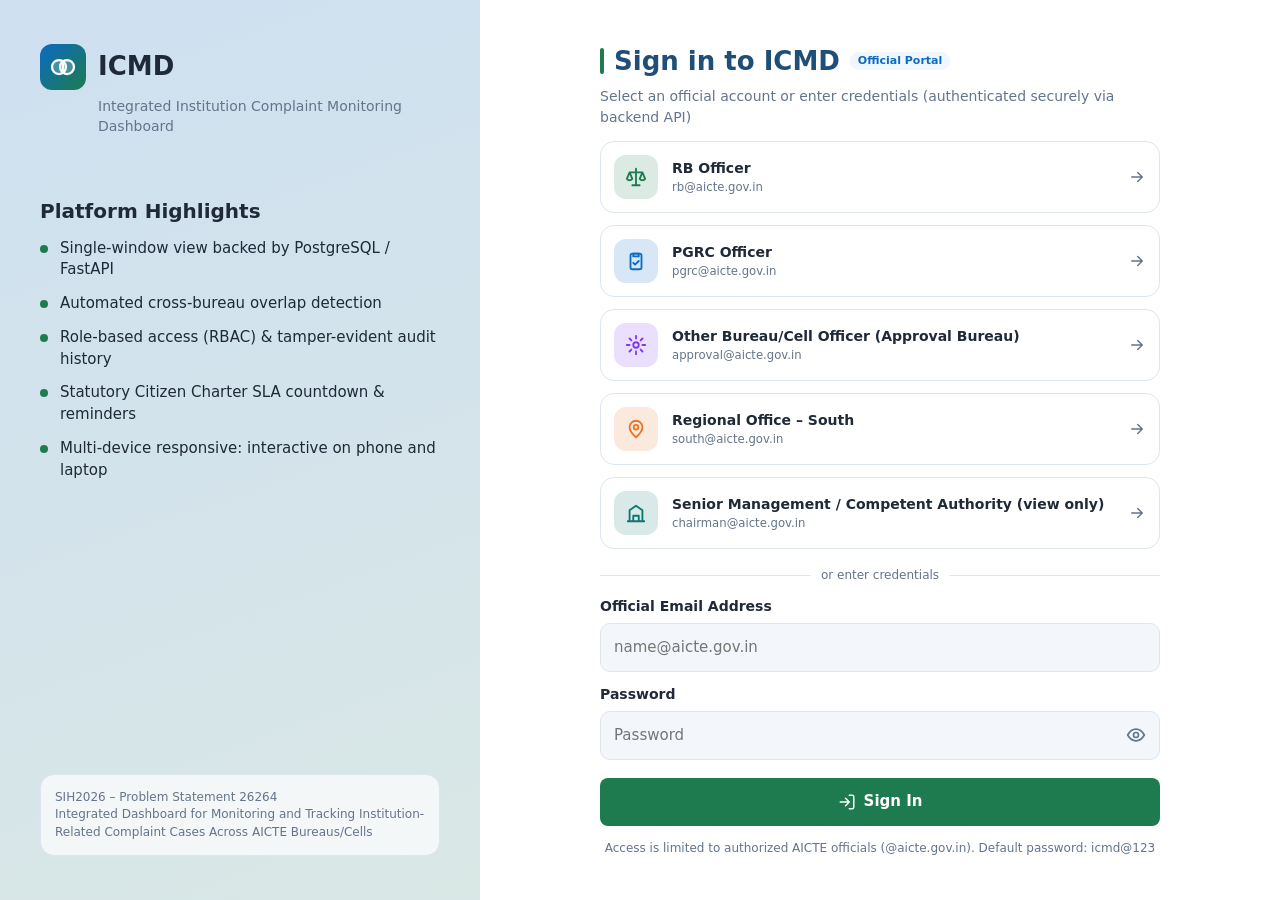
==== commit 07143fde: "Fix error handling and improve rendering logic" ====
--- a/index.html
+++ b/index.html
@@ -105,6 +105,7 @@
     render();
   } catch(err) {
     console.error("Backend sync error:", err);
+    render();
   }
 }
 
@@ -330,7 +331,7 @@
     render();
     scrollTo(0,0);
     toast("Signed in as " + u.r);
-    }
+
   } else if(a==="go") {
     go(v);
   } else if(a==="theme"){
